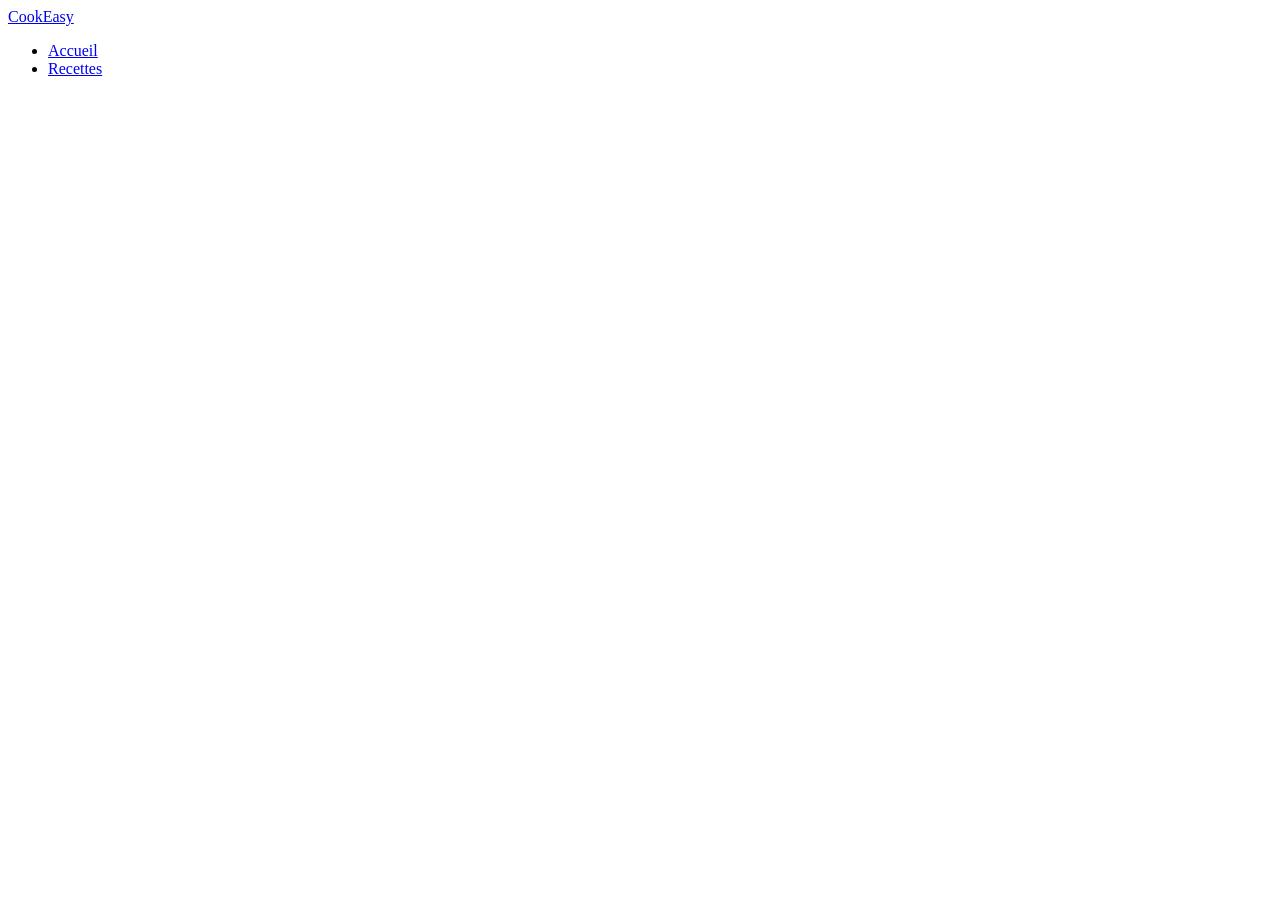
==== index.html @ d1365d0f "feat: réalisation de la structure HTML sémantique de base" ====
<!DOCTYPE html>
<html lang="fr"
<head>
    <meta charset="UTF-8">
    <meta name="viewport" content="width=device-width, initial-scale=1.0">
    <title>CookEasy - Des recettes simples et rapides pour tous les jours</title>
    <link rel="preconnect" href="https://fonts.googleapis.com">
    <link rel="preconnect" href="https://fonts.gstatic.com" crossorigin>
    <link href="https://fonts.googleapis.com/css2?family=Roboto:wght@400;700&display=swap" rel="stylesheet">
    <link rel="stylesheet" href="styles.css">
</head>

<body>

    <header class="site-header">
        <a href="index.html" class="logo"><img/Logo.png" alt="">CookEasy</a>
        <nav aria-label="Navigation principale">
            <ul>
                <li><a href="index.html">Accueil</a></li>
                <li><a href="#recettes.html">Recettes</a></li>
            </ul>
        </nav>
    </header>

    <main>
        <section class="hero">  <!-- étape 3 --> </section>
        <section id="recettes" class="recipes"> <!-- étapes 3-4 --> </section>
        <section class="tip">  <!-- étape 3 --> </section>

    </main>

    <footer class="site footer"> <!-- étape 3 -->  </footer>

    <script type="module" src="js/mains.js"></script>
</body>
</html>
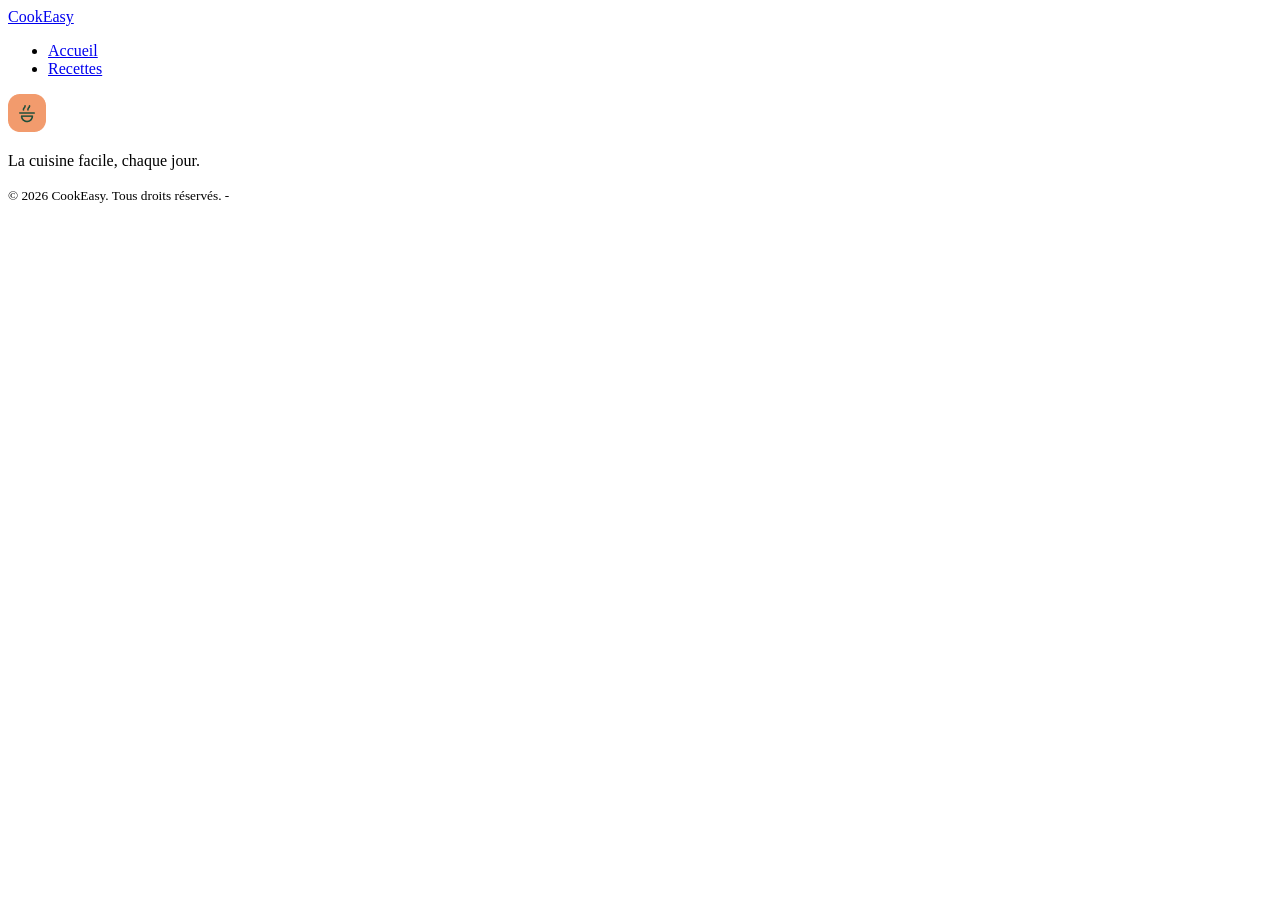
==== commit c96fa0ef: "feat: structuration du main.js et mise en place du footer dans index.html" ====
--- a/index.html
+++ b/index.html
@@ -29,7 +29,11 @@
 
     </main>
 
-    <footer class="site footer"> <!-- étape 3 -->  </footer>
+    <footer class="site footer"> <!-- étape 3 -->
+        <p class="logo"><img src="img/Logo.png" alt="CookEasy"</p>
+        <p>La cuisine facile, chaque jour.</p>
+        <p><small>© 2026 CookEasy. Tous droits réservés. - <a href="#"Mentions légales</a></a></small></p>
+    </footer>
 
     <script type="module" src="js/mains.js"></script>
 </body>
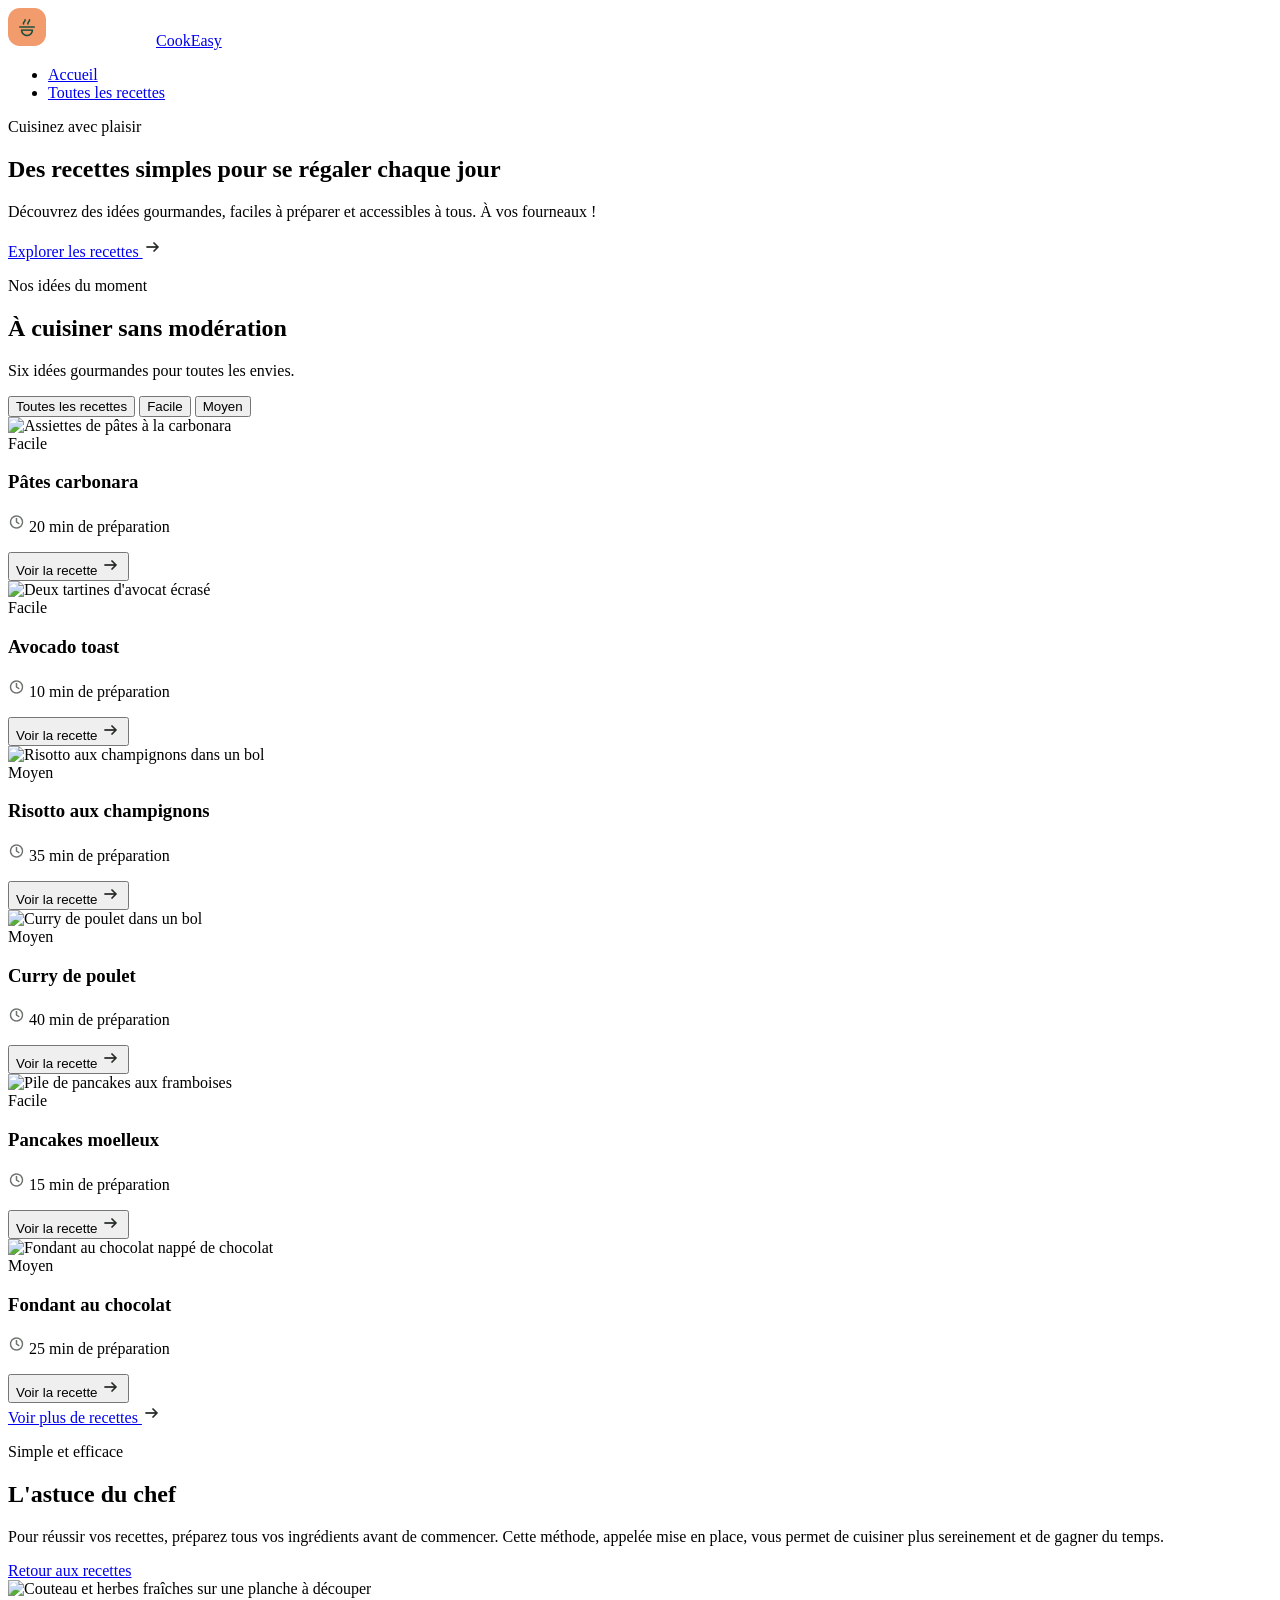
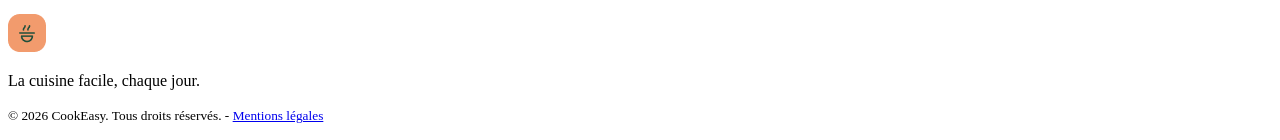
==== commit 00b4ecc3: "feat: contenu des sections et six cartes de recettes" ====
--- a/index.html
+++ b/index.html
@@ -1,40 +1,134 @@
 <!DOCTYPE html>
-<html lang="fr"
+<html lang="fr">
+
 <head>
     <meta charset="UTF-8">
     <meta name="viewport" content="width=device-width, initial-scale=1.0">
     <title>CookEasy - Des recettes simples et rapides pour tous les jours</title>
     <link rel="preconnect" href="https://fonts.googleapis.com">
     <link rel="preconnect" href="https://fonts.gstatic.com" crossorigin>
-    <link href="https://fonts.googleapis.com/css2?family=Roboto:wght@400;700&display=swap" rel="stylesheet">
-    <link rel="stylesheet" href="styles.css">
+    <link href="https://fonts.googleapis.com/css2?family=DM+Sans:wght@400;500;700&display=swap" rel="stylesheet">
+    <link rel="stylesheet" href="css/style.css">
 </head>
 
 <body>
 
     <header class="site-header">
-        <a href="index.html" class="logo"><img/Logo.png" alt="">CookEasy</a>
+        <a href="index.html" class="logo"><img src="img/Logo.png" alt="">CookEasy</a>
         <nav aria-label="Navigation principale">
             <ul>
                 <li><a href="index.html">Accueil</a></li>
-                <li><a href="#recettes.html">Recettes</a></li>
+                <li><a href="#recettes">Toutes les recettes</a></li>
             </ul>
         </nav>
     </header>
 
     <main>
-        <section class="hero">  <!-- étape 3 --> </section>
-        <section id="recettes" class="recipes"> <!-- étapes 3-4 --> </section>
-        <section class="tip">  <!-- étape 3 --> </section>
+        <section class="hero">
+            <p class="eyebrow">Cuisinez avec plaisir</p>
+            <h1>Des recettes simples pour se régaler chaque jour</h1>
+            <p>Découvrez des idées gourmandes, faciles à préparer et accessibles à tous. À vos fourneaux !</p>
+            <a href="#recettes" class="btn btn-accent">Explorer les recettes <img src="img/ArrowIcon.png" alt=""></a>
+        </section>
+
+        <section id="recettes" class="recipes">
+            <p class="eyebrow">Nos idées du moment</p>
+            <h2>À cuisiner sans modération</h2>
+            <p>Six idées gourmandes pour toutes les envies.</p>
+
+            <div class="filters" role="group" aria-label="Filtrer par difficulté">
+                <button type="button" class="filter-btn active" data-filter="all">Toutes les recettes</button>
+                <button type="button" class="filter-btn" data-filter="facile">Facile</button>
+                <button type="button" class="filter-btn" data-filter="moyen">Moyen</button>
+            </div>
+
+            <div class="recipe-list">
+                <article class="recipe-card" data-id="carbonara" data-difficulty="facile">
+                    <img src="img/carbonara.jpg" alt="Assiettes de pâtes à la carbonara">
+                    <div class="recipe-card-body">
+                        <span class="badge badge-facile">Facile</span>
+                        <h3>Pâtes carbonara</h3>
+                        <p class="recipe-time"><img src="img/ClockIcon.png" alt=""> 20 min de préparation</p>
+                        <button type="button" class="recipe-link">Voir la recette <img src="img/ArrowIcon.png"
+                                alt=""></button>
+                    </div>
+                </article>
+
+                <article class="recipe-card" data-id="avocado-toast" data-difficulty="facile">
+                    <img src="img/avocado-toast.jpg" alt="Deux tartines d'avocat écrasé">
+                    <div class="recipe-card-body">
+                        <span class="badge badge-facile">Facile</span>
+                        <h3>Avocado toast</h3>
+                        <p class="recipe-time"><img src="img/ClockIcon.png" alt=""> 10 min de préparation</p>
+                        <button type="button" class="recipe-link">Voir la recette <img src="img/ArrowIcon.png"
+                                alt=""></button>
+                    </div>
+                </article>
+
+                <article class="recipe-card" data-id="risotto" data-difficulty="moyen">
+                    <img src="img/risotto.jpg" alt="Risotto aux champignons dans un bol">
+                    <div class="recipe-card-body">
+                        <span class="badge badge-moyen">Moyen</span>
+                        <h3>Risotto aux champignons</h3>
+                        <p class="recipe-time"><img src="img/ClockIcon.png" alt=""> 35 min de préparation</p>
+                        <button type="button" class="recipe-link">Voir la recette <img src="img/ArrowIcon.png" alt=""></button>
+                    </div>
+                </article>
+
+                <article class="recipe-card" data-id="curry" data-difficulty="moyen">
+                    <img src="img/curry.jpg" alt="Curry de poulet dans un bol">
+                    <div class="recipe-card-body">
+                        <span class="badge badge-moyen">Moyen</span>
+                        <h3>Curry de poulet</h3>
+                        <p class="recipe-time"><img src="img/ClockIcon.png" alt=""> 40 min de préparation</p>
+                        <button type="button" class="recipe-link">Voir la recette <img src="img/ArrowIcon.png" alt=""></button>
+                    </div>
+                </article>
+
+                <article class="recipe-card" data-id="pancakes" data-difficulty="facile">
+                    <img src="img/pancakes.jpg" alt="Pile de pancakes aux framboises">
+                    <div class="recipe-card-body">
+                        <span class="badge badge-facile">Facile</span>
+                        <h3>Pancakes moelleux</h3>
+                        <p class="recipe-time"><img src="img/ClockIcon.png" alt=""> 15 min de préparation</p>
+                        <button type="button" class="recipe-link">Voir la recette <img src="img/ArrowIcon.png" alt=""></button>
+                    </div>
+                </article>
+
+                <article class="recipe-card" data-id="fondant" data-difficulty="moyen">
+                    <img src="img/fondant.jpg" alt="Fondant au chocolat nappé de chocolat">
+                    <div class="recipe-card-body">
+                        <span class="badge badge-moyen">Moyen</span>
+                        <h3>Fondant au chocolat</h3>
+                        <p class="recipe-time"><img src="img/ClockIcon.png" alt=""> 25 min de préparation</p>
+                        <button type="button" class="recipe-link">Voir la recette <img src="img/ArrowIcon.png" alt=""></button>
+                    </div>
+                </article>
+                </div>
+
+                <a href="#recettes" class="btn btn-accent">Voir plus de recettes <img src="img/ArrowIcon.png" alt=""></a>
+        </section>
+        
+        <section class="tip">
+            <div class="tip-text">
+                <p class="eyebrow">Simple et efficace</p>
+                <h2>L'astuce du chef</h2>
+                <p>Pour réussir vos recettes, préparez tous vos ingrédients avant de commencer. Cette méthode, appelée
+                    mise en place, vous permet de cuisiner plus sereinement et de gagner du temps.</p>
+                <a href="#recettes">Retour aux recettes</a>
+            </div>
+            <img src="img/astuce.jpg" alt="Couteau et herbes fraîches sur une planche à découper">
+        </section>
 
     </main>
 
-    <footer class="site footer"> <!-- étape 3 -->
-        <p class="logo"><img src="img/Logo.png" alt="CookEasy"</p>
+    <footer class="site-footer">
+        <p class="logo"><img src="img/Logo.png" alt="CookEasy"></p>
         <p>La cuisine facile, chaque jour.</p>
-        <p><small>© 2026 CookEasy. Tous droits réservés. - <a href="#"Mentions légales</a></a></small></p>
+        <p><small>© 2026 CookEasy. Tous droits réservés. - <a href="#">Mentions légales</a></small></p>
     </footer>
 
-    <script type="module" src="js/mains.js"></script>
+    <script type="module" src="js/main.js"></script>
 </body>
+
 </html>
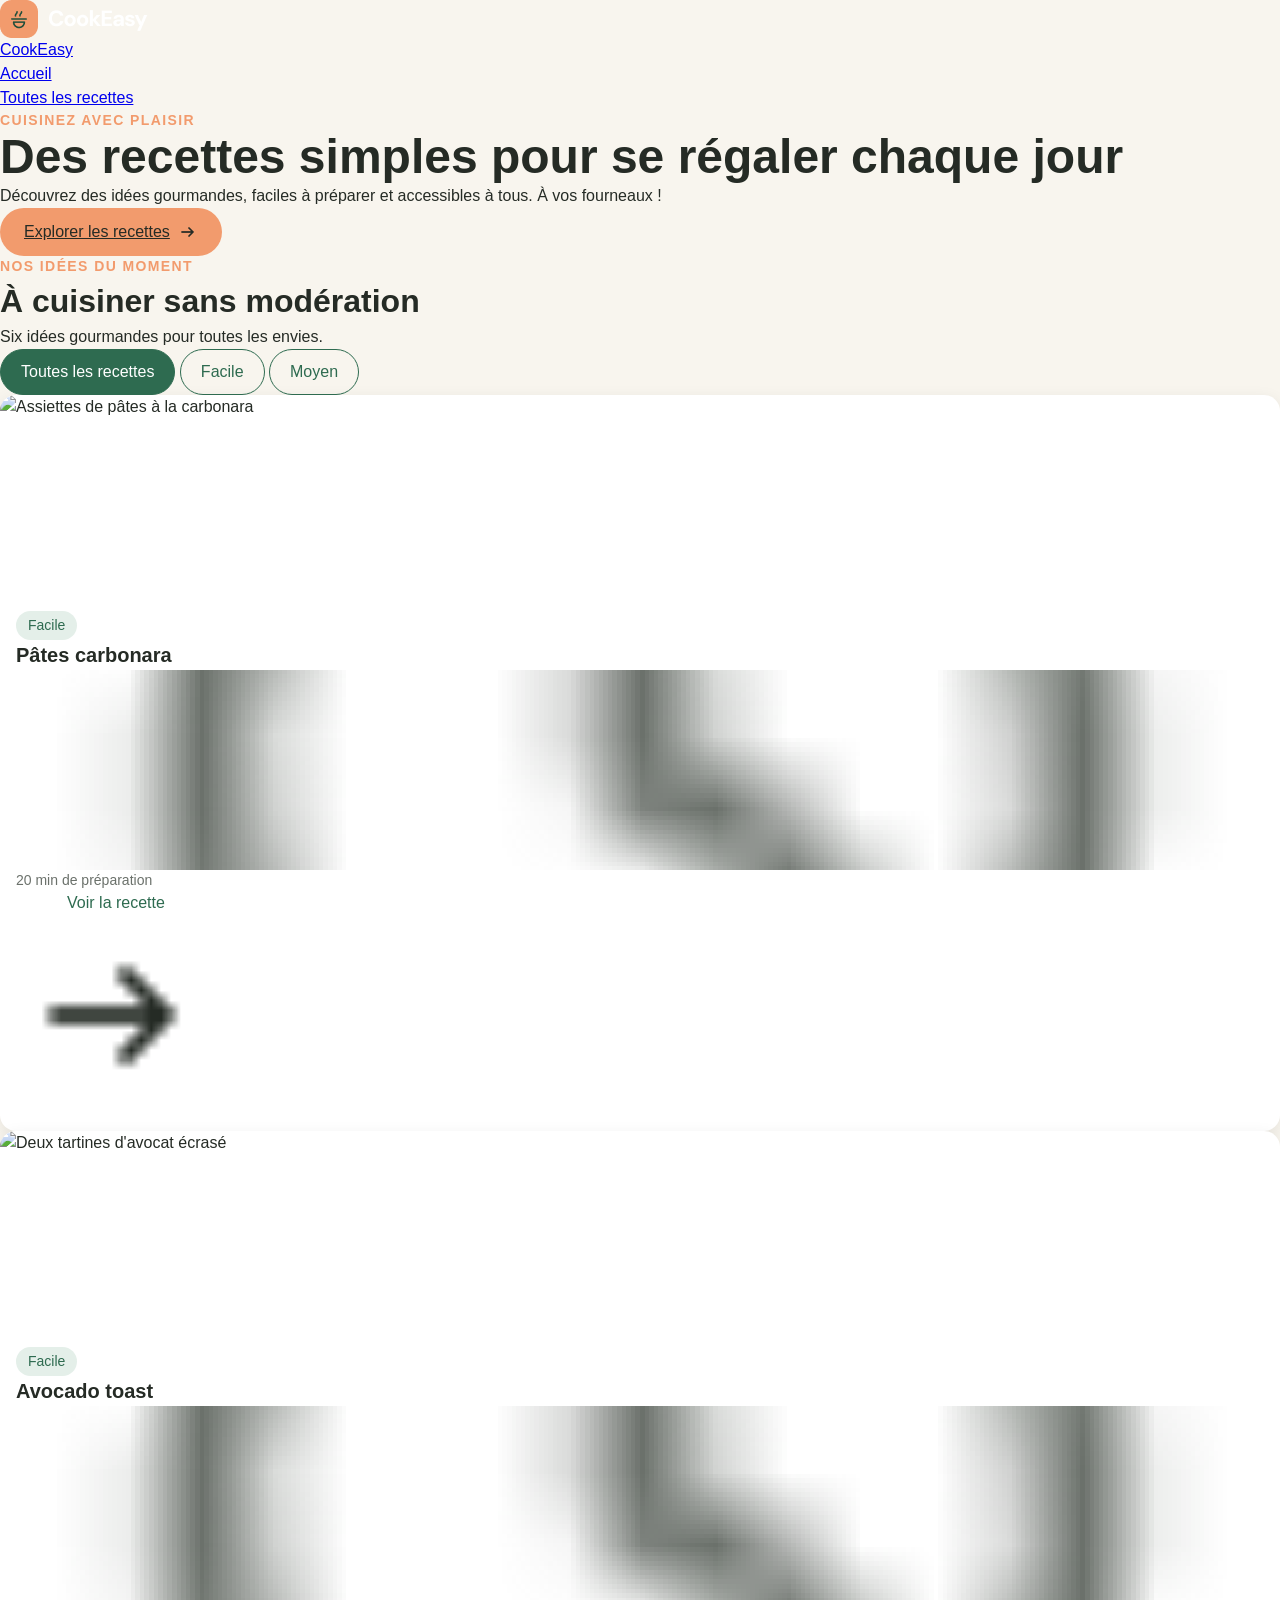
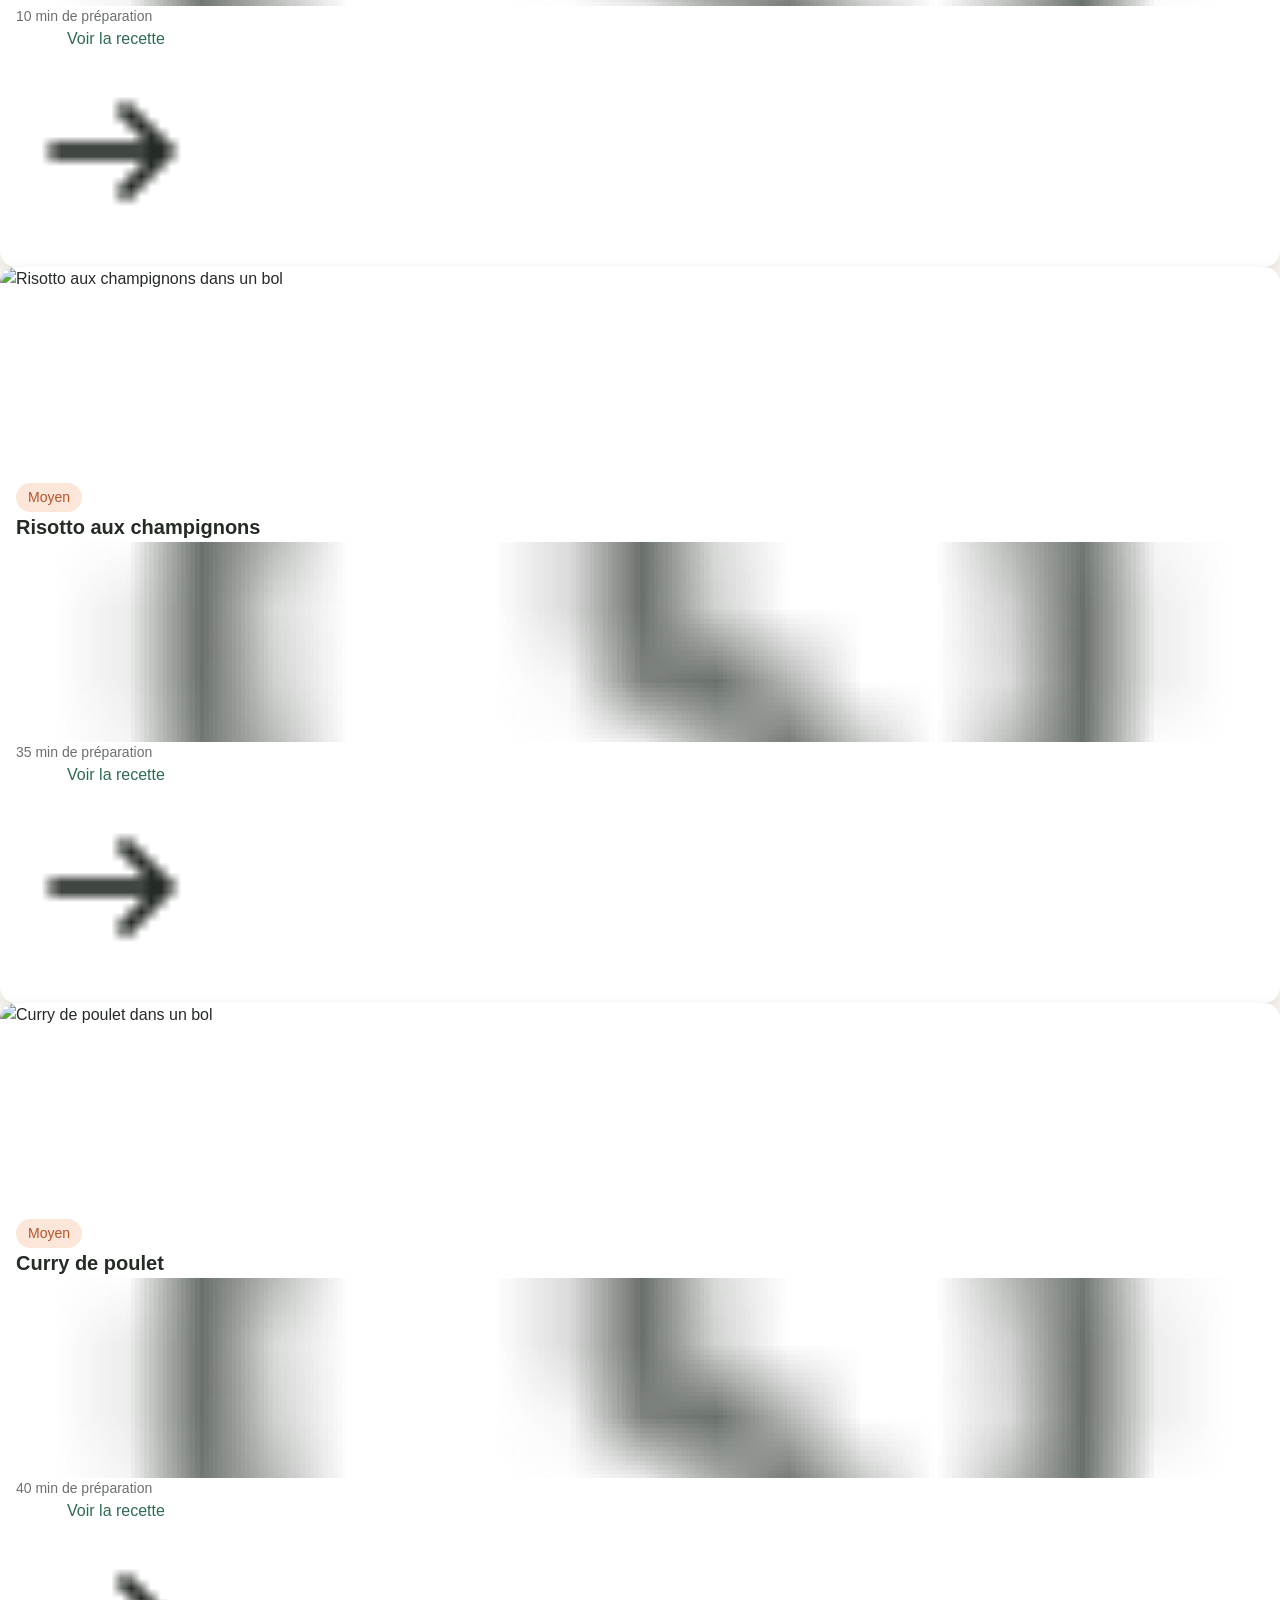
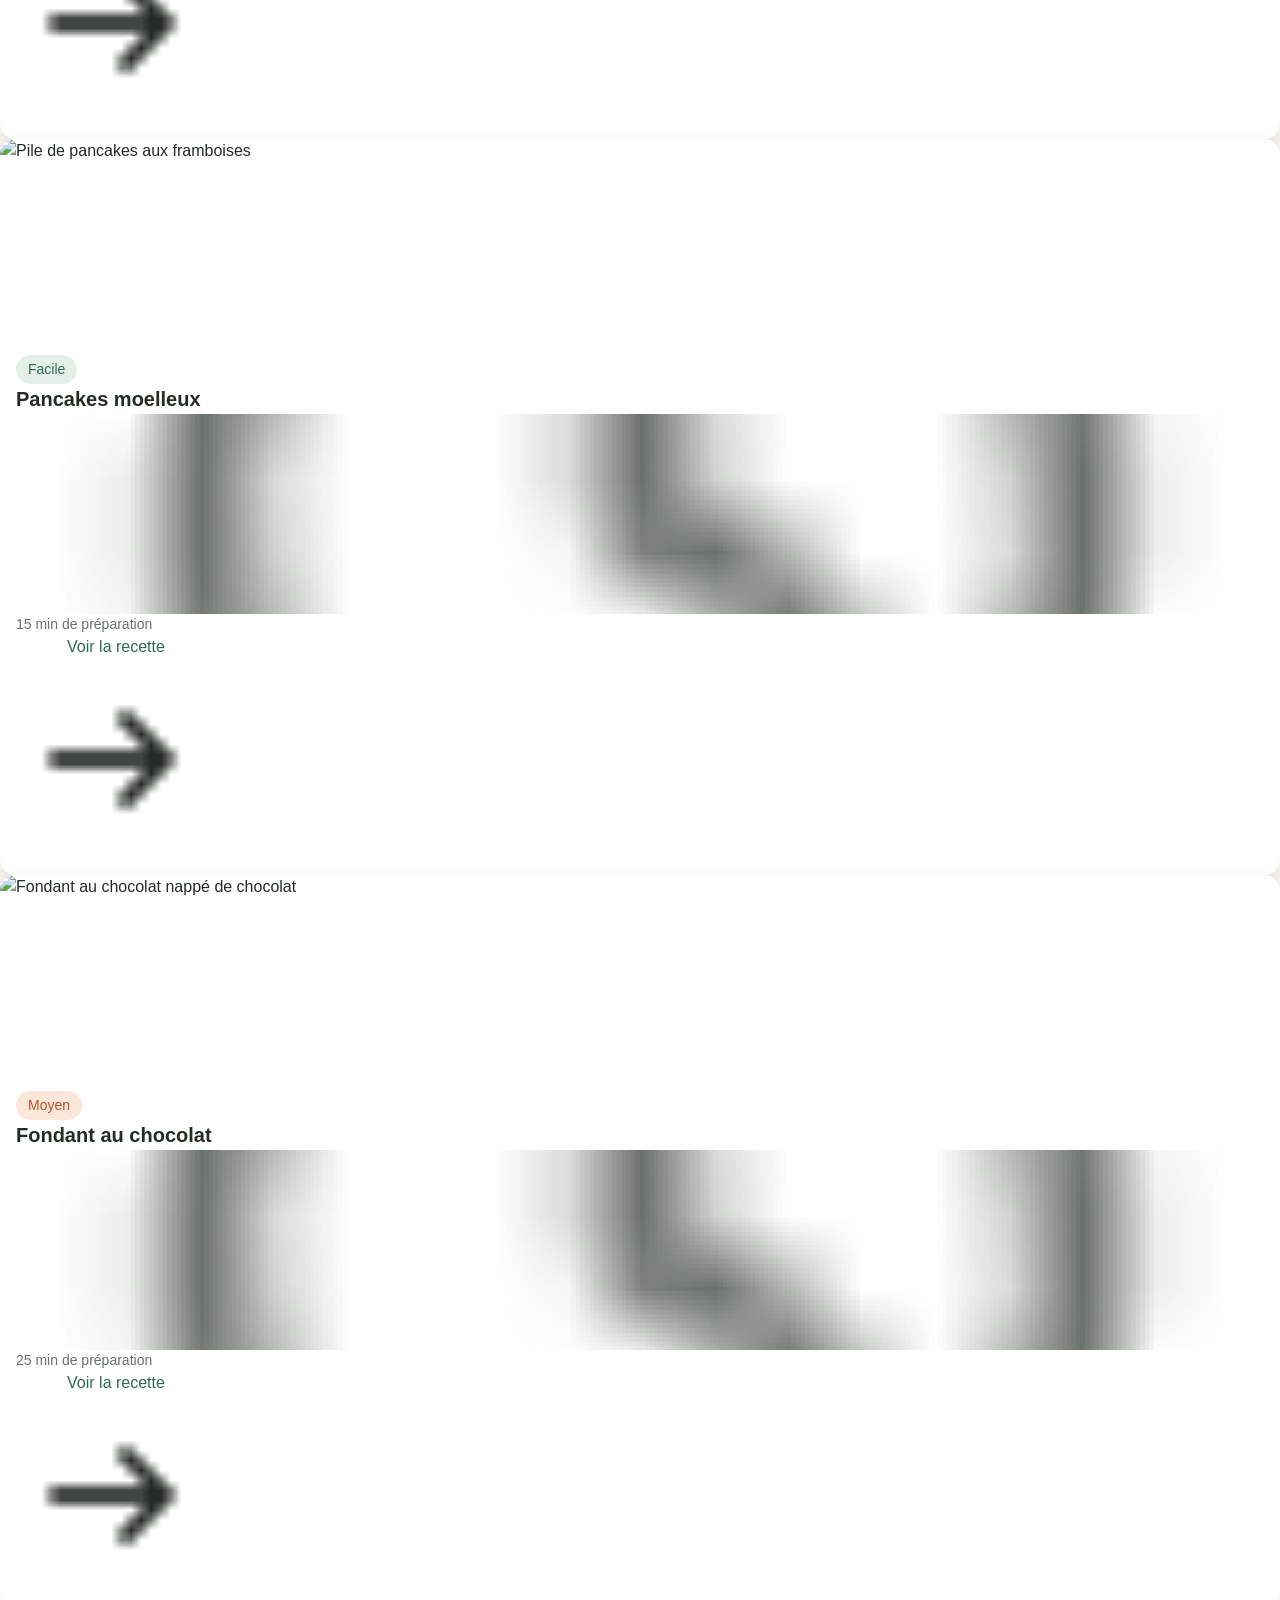
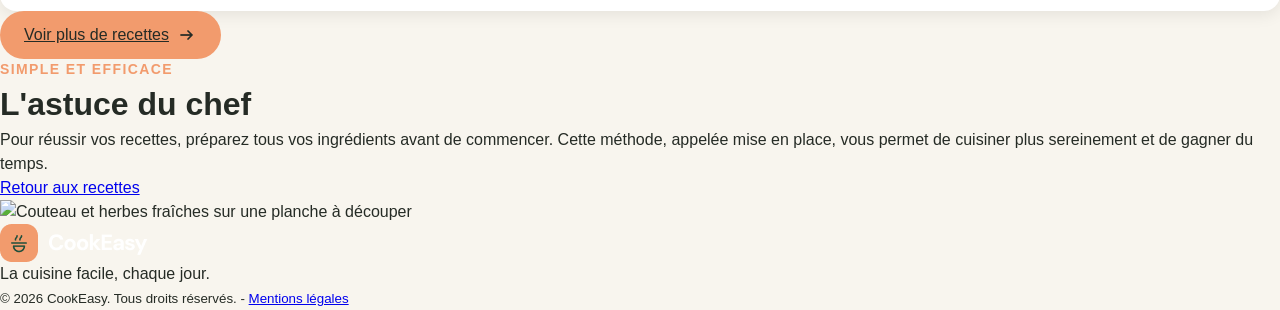
==== commit 84bdc84f: "Fichier CSS, typographie, boutons et cartes" ====
--- a/index.html
+++ b/index.html
@@ -71,7 +71,8 @@
                         <span class="badge badge-moyen">Moyen</span>
                         <h3>Risotto aux champignons</h3>
                         <p class="recipe-time"><img src="img/ClockIcon.png" alt=""> 35 min de préparation</p>
-                        <button type="button" class="recipe-link">Voir la recette <img src="img/ArrowIcon.png" alt=""></button>
+                        <button type="button" class="recipe-link">Voir la recette <img src="img/ArrowIcon.png"
+                                alt=""></button>
                     </div>
                 </article>
 
@@ -81,7 +82,8 @@
                         <span class="badge badge-moyen">Moyen</span>
                         <h3>Curry de poulet</h3>
                         <p class="recipe-time"><img src="img/ClockIcon.png" alt=""> 40 min de préparation</p>
-                        <button type="button" class="recipe-link">Voir la recette <img src="img/ArrowIcon.png" alt=""></button>
+                        <button type="button" class="recipe-link">Voir la recette <img src="img/ArrowIcon.png"
+                                alt=""></button>
                     </div>
                 </article>
 
@@ -91,7 +93,8 @@
                         <span class="badge badge-facile">Facile</span>
                         <h3>Pancakes moelleux</h3>
                         <p class="recipe-time"><img src="img/ClockIcon.png" alt=""> 15 min de préparation</p>
-                        <button type="button" class="recipe-link">Voir la recette <img src="img/ArrowIcon.png" alt=""></button>
+                        <button type="button" class="recipe-link">Voir la recette <img src="img/ArrowIcon.png"
+                                alt=""></button>
                     </div>
                 </article>
 
@@ -101,14 +104,15 @@
                         <span class="badge badge-moyen">Moyen</span>
                         <h3>Fondant au chocolat</h3>
                         <p class="recipe-time"><img src="img/ClockIcon.png" alt=""> 25 min de préparation</p>
-                        <button type="button" class="recipe-link">Voir la recette <img src="img/ArrowIcon.png" alt=""></button>
+                        <button type="button" class="recipe-link">Voir la recette <img src="img/ArrowIcon.png"
+                                alt=""></button>
                     </div>
                 </article>
-                </div>
+            </div>
 
-                <a href="#recettes" class="btn btn-accent">Voir plus de recettes <img src="img/ArrowIcon.png" alt=""></a>
+            <a href="#recettes" class="btn btn-accent">Voir plus de recettes <img src="img/ArrowIcon.png" alt=""></a>
         </section>
-        
+
         <section class="tip">
             <div class="tip-text">
                 <p class="eyebrow">Simple et efficace</p>
--- a/css/style.css
+++ b/css/style.css
@@ -0,0 +1,131 @@
+/* ===== Variables ===== */
+:root {
+    --green: #2E6B50;
+    --cream: #F8F5EE;
+    --accent: #F29B6D;
+    --text: #252B25;
+    --text-muted: #6B716B;
+    --white: #FFFFFF;
+    --radius: 16px;
+    --shadow: 0px 4px 16px rgba(0, 0, 0, 0.08);
+    --max-width: 1200px;
+}
+
+/* ===== Global Styles ===== */
+* {
+    box-sizing: border-box;
+    margin: 0;
+    padding: 0;
+}
+
+body {
+    font-family: "DM Sans", sans-serif;
+    font-size: 16px;
+    font-weight: 400;
+    line-height: 1.5;
+    color: var(--text);
+    background-color: var(--cream);
+}
+
+img {
+    max-width: 100%;
+    display: block;
+}
+
+ul {
+    list-style: none;
+}
+
+h1 { font-size: 48px; font-weight: 700; line-height: 1.1; }
+h2 { font-size: 32px; font-weight: 700; }
+h3 { font-size: 20px; font-weight: 700; }
+
+.eyebrow {
+    font-size: 14px;
+    font-weight: 700;
+    text-transform: uppercase;
+    letter-spacing: 0.1em;
+    color: var(--accent);
+}
+
+/* ===== Buttons ===== */
+.btn {
+    display: inline-flex;
+    align-items: center;
+    gap: 8px;
+    padding: 12px 24px;
+    border-radius: 999px;
+    font-weight: 500;
+    border: none;
+    cursor: pointer;
+    transition: transform 0.2s, background-color 0.2s;
+}
+
+.btn-accent {
+    background-color: var(--accent);
+    color: var(--text);
+}
+
+.btn-accent:hover {
+    transform: translateY(-2px);
+}
+
+.filter-btn {
+    padding: 10px 20px;
+    border-radius: 999px;
+    border: 1px solid var(--green);
+    background-color: transparent;
+    color: var(--green);
+    font: inherit;
+    cursor: pointer;
+    transition: background-color 0.2s, color 0.2s;
+}
+
+.filter-btn.active,
+.filter-btn:hover {
+    background-color: var(--green);
+    color: var(--white);
+}
+
+/* ===== Cards ===== */
+.recipe-card {
+    background-color: var(--white);
+    border-radius: var(--radius);
+    box-shadow: var(--shadow);
+    overflow: hidden;
+}
+
+.recipe-card img:first-child {
+    width: 100%;
+    height: 200px;
+    object-fit: cover;
+}
+
+.recipe-card-body {
+    padding: 16px;
+}
+
+.badge {
+    display: inline-block;
+    padding: 4px 12px;
+    border-radius: 999px;
+    font-size: 14px;
+    font-weight: 500;
+}
+
+.badge-facile { background: #E4EFE9; color: var(--green);}
+.badge-moyen { background: #FCE6DA; color: #B5532A;}
+
+.recipe-time {
+    font-size: 14px;
+    color: var(--text-muted);
+}
+
+.recipe-link {
+    background: none;
+    border: none;
+    font: inherit;
+    font-weight: 500;
+    color: var(--green);
+    cursor: pointer;
+}
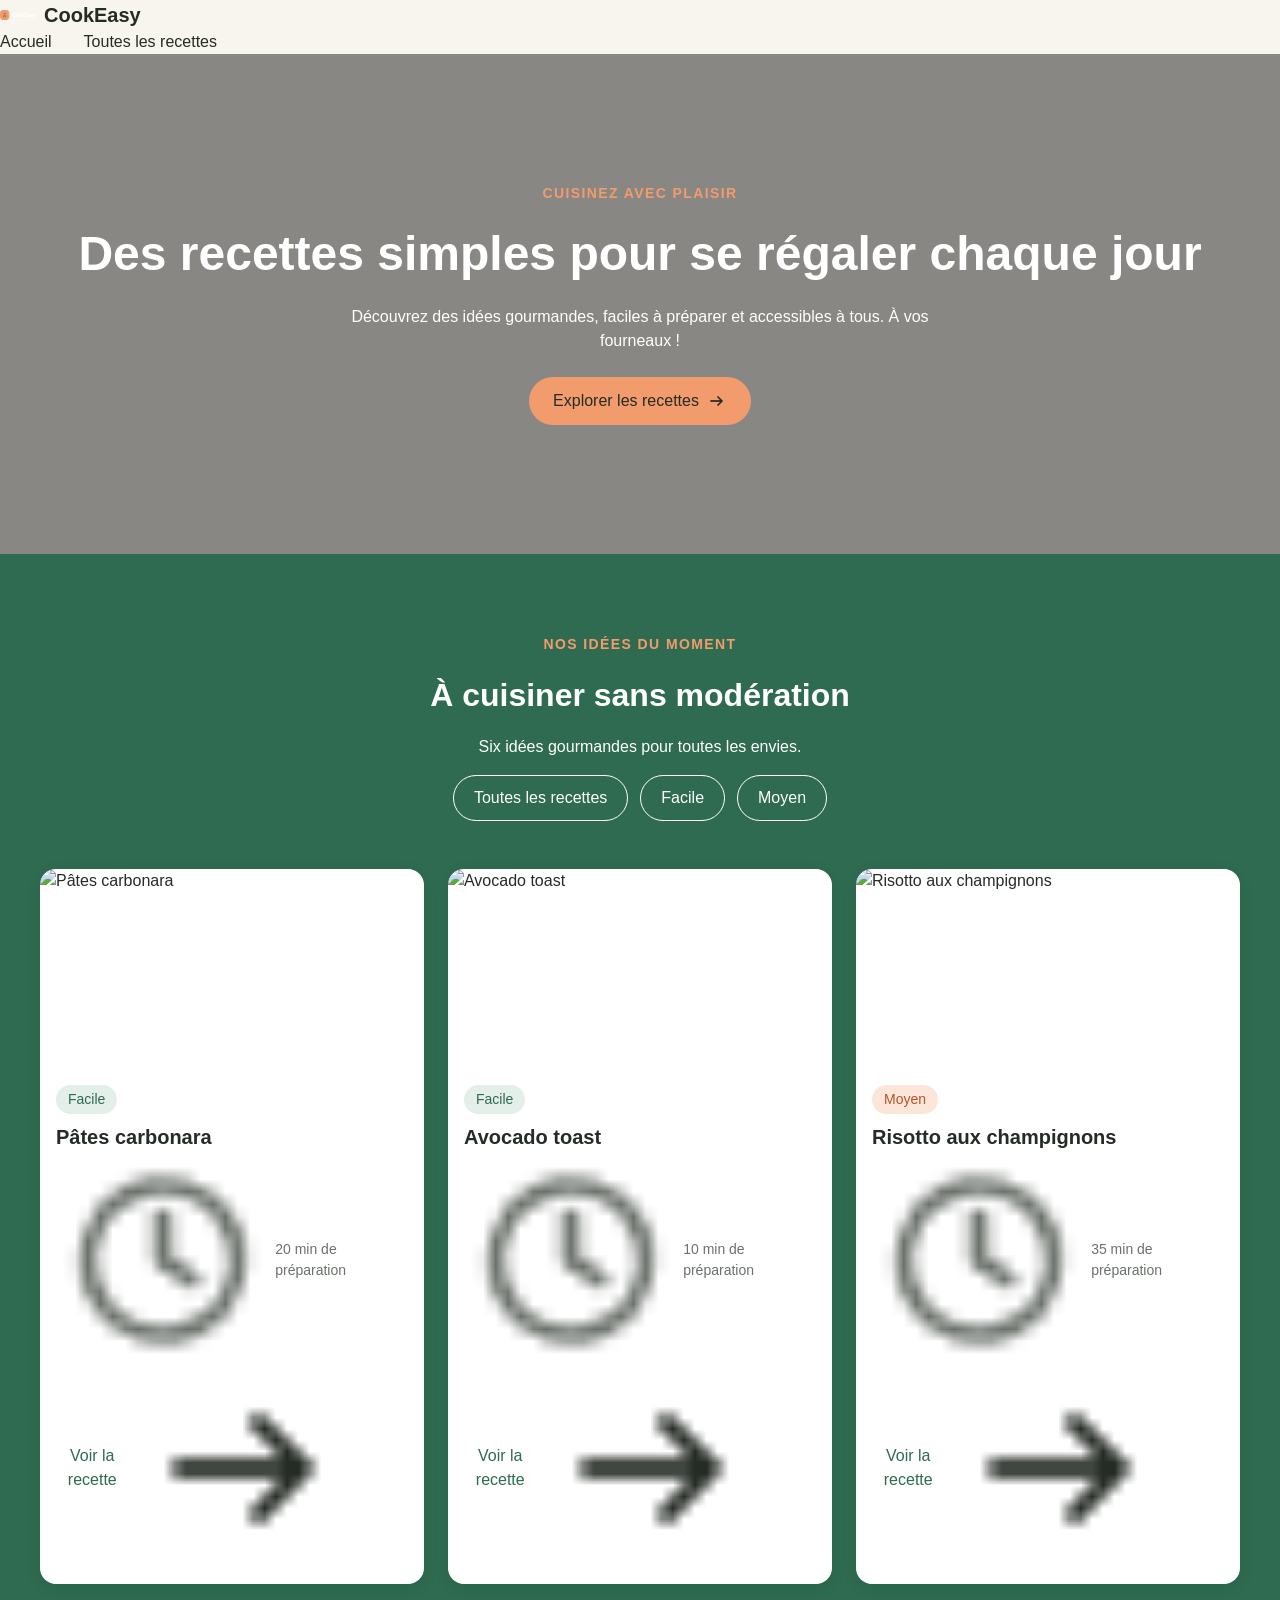
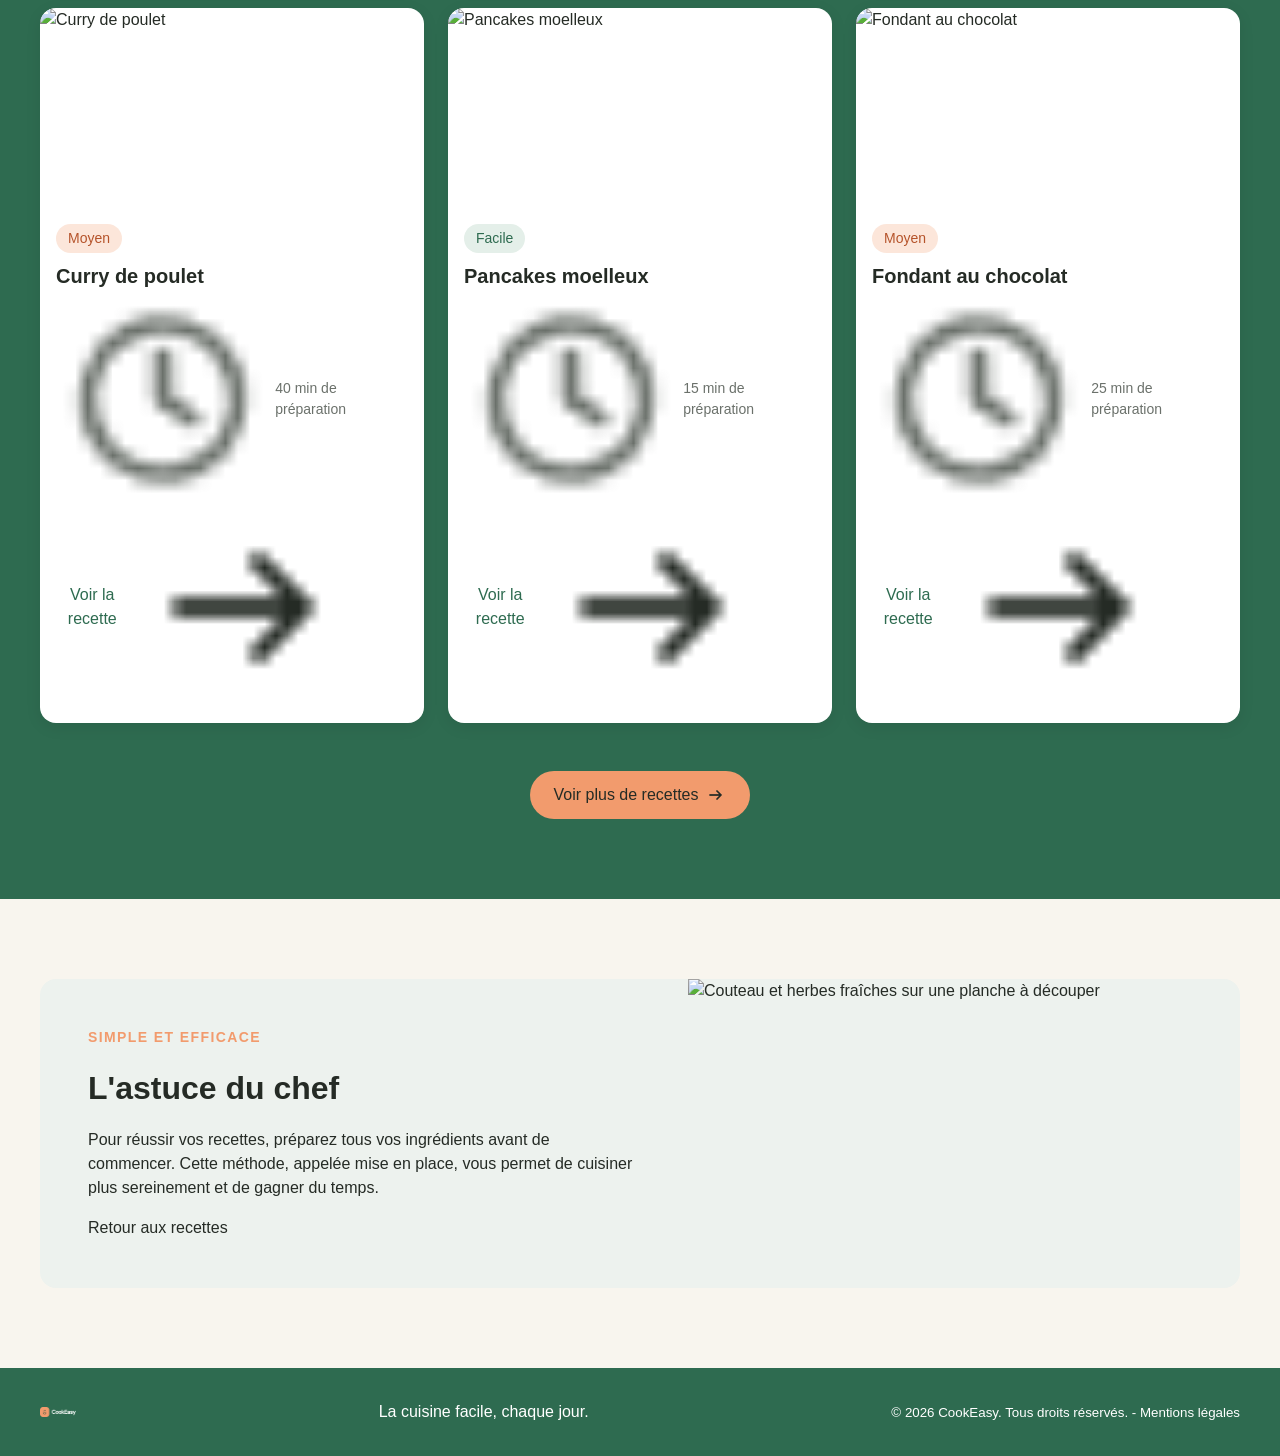
==== commit a36885bf: "feat:affichage dynamique et filter difficulty" ====
--- a/index.html
+++ b/index.html
@@ -42,73 +42,7 @@
                 <button type="button" class="filter-btn" data-filter="moyen">Moyen</button>
             </div>
 
-            <div class="recipe-list">
-                <article class="recipe-card" data-id="carbonara" data-difficulty="facile">
-                    <img src="img/carbonara.jpg" alt="Assiettes de pâtes à la carbonara">
-                    <div class="recipe-card-body">
-                        <span class="badge badge-facile">Facile</span>
-                        <h3>Pâtes carbonara</h3>
-                        <p class="recipe-time"><img src="img/ClockIcon.png" alt=""> 20 min de préparation</p>
-                        <button type="button" class="recipe-link">Voir la recette <img src="img/ArrowIcon.png"
-                                alt=""></button>
-                    </div>
-                </article>
-
-                <article class="recipe-card" data-id="avocado-toast" data-difficulty="facile">
-                    <img src="img/avocado-toast.jpg" alt="Deux tartines d'avocat écrasé">
-                    <div class="recipe-card-body">
-                        <span class="badge badge-facile">Facile</span>
-                        <h3>Avocado toast</h3>
-                        <p class="recipe-time"><img src="img/ClockIcon.png" alt=""> 10 min de préparation</p>
-                        <button type="button" class="recipe-link">Voir la recette <img src="img/ArrowIcon.png"
-                                alt=""></button>
-                    </div>
-                </article>
-
-                <article class="recipe-card" data-id="risotto" data-difficulty="moyen">
-                    <img src="img/risotto.jpg" alt="Risotto aux champignons dans un bol">
-                    <div class="recipe-card-body">
-                        <span class="badge badge-moyen">Moyen</span>
-                        <h3>Risotto aux champignons</h3>
-                        <p class="recipe-time"><img src="img/ClockIcon.png" alt=""> 35 min de préparation</p>
-                        <button type="button" class="recipe-link">Voir la recette <img src="img/ArrowIcon.png"
-                                alt=""></button>
-                    </div>
-                </article>
-
-                <article class="recipe-card" data-id="curry" data-difficulty="moyen">
-                    <img src="img/curry.jpg" alt="Curry de poulet dans un bol">
-                    <div class="recipe-card-body">
-                        <span class="badge badge-moyen">Moyen</span>
-                        <h3>Curry de poulet</h3>
-                        <p class="recipe-time"><img src="img/ClockIcon.png" alt=""> 40 min de préparation</p>
-                        <button type="button" class="recipe-link">Voir la recette <img src="img/ArrowIcon.png"
-                                alt=""></button>
-                    </div>
-                </article>
-
-                <article class="recipe-card" data-id="pancakes" data-difficulty="facile">
-                    <img src="img/pancakes.jpg" alt="Pile de pancakes aux framboises">
-                    <div class="recipe-card-body">
-                        <span class="badge badge-facile">Facile</span>
-                        <h3>Pancakes moelleux</h3>
-                        <p class="recipe-time"><img src="img/ClockIcon.png" alt=""> 15 min de préparation</p>
-                        <button type="button" class="recipe-link">Voir la recette <img src="img/ArrowIcon.png"
-                                alt=""></button>
-                    </div>
-                </article>
-
-                <article class="recipe-card" data-id="fondant" data-difficulty="moyen">
-                    <img src="img/fondant.jpg" alt="Fondant au chocolat nappé de chocolat">
-                    <div class="recipe-card-body">
-                        <span class="badge badge-moyen">Moyen</span>
-                        <h3>Fondant au chocolat</h3>
-                        <p class="recipe-time"><img src="img/ClockIcon.png" alt=""> 25 min de préparation</p>
-                        <button type="button" class="recipe-link">Voir la recette <img src="img/ArrowIcon.png"
-                                alt=""></button>
-                    </div>
-                </article>
-            </div>
+            <div class="recipe-list"></div> 
 
             <a href="#recettes" class="btn btn-accent">Voir plus de recettes <img src="img/ArrowIcon.png" alt=""></a>
         </section>
--- a/css/style.css
+++ b/css/style.css
@@ -32,6 +32,11 @@
     display: block;
 }
 
+a {
+    color: inherit;
+    text-decoration: none;
+}
+
 ul {
     list-style: none;
 }
@@ -77,6 +82,7 @@
     background-color: transparent;
     color: var(--green);
     font: inherit;
+    font-weight: 500;
     cursor: pointer;
     transition: background-color 0.2s, color 0.2s;
 }
@@ -128,4 +134,210 @@
     font-weight: 500;
     color: var(--green);
     cursor: pointer;
-}+}
+
+/* ===== Flexbox Utilities ===== */
+
+/* En-tête */
+.site-footer {
+    display: flex;
+    justify-content: space-between;
+    align-items: center;
+    padding: 16px max(24px, calc((100% - var(--max-width)) / 2));
+    background-color: var(--green);
+    color: var(--white);
+}
+
+.logo {
+    display: flex;
+    align-items: center;
+    gap: 8px;
+    font-size: 20px;
+    font-weight: 700;
+}
+
+.logo img {
+    width: 36px;
+}
+
+.site-header nav ul {
+    display: flex;
+    align-items: center;
+    gap: 32px;
+}
+
+/* Hero */
+.hero {
+    display: flex;
+    flex-direction: column;
+    align-items: center;
+    justify-content: center;
+    gap: 24px;
+    min-height: 500px;
+    padding: 64px 24px;
+    text-align: center;
+    color: var(--white);
+    background: linear-gradient(rgba(0, 0, 0, 0.45), rgba(0, 0, 0, 0.45)), url("../img/hero.jpg") center/cover;
+}
+
+.hero p:not(.eyebrow) {
+    max-width: 600px;
+}
+
+/* Section recettes */
+.recipes {
+    display: flex;
+    flex-direction: column;
+    align-items: center;
+    gap: 16px;
+    padding: 80px 24px;
+    text-align: center;
+    background-color: var(--green);
+    color: var(--white);
+}
+
+.filters {
+    display: flex;
+    flex-wrap: wrap;
+    justify-content: center;
+    gap: 12px;
+}
+
+.recipes .filter-btn {
+    color: var(--white);
+    border-color: var(--white);
+}
+
+.recipe-list {
+    display: flex;
+    flex-wrap: wrap;
+    gap: 24px;
+    width: 100%;
+    max-width: var(--max-width);
+    margin: 32px 0;
+}
+
+.recipe-card {
+    flex: 0 0 calc((100% - 48px) / 3);
+    text-align: left;
+    color: var(--text);
+}
+
+.recipe-card-body {
+    display: flex;
+    flex-direction: column;
+    align-items: flex-start;
+    gap: 8px;
+}
+
+.recipe-time,
+.recipe-link {
+    display: flex;
+    align-items: center;
+    gap: 6px;
+}
+
+/* Astuce du chef */
+.tip {
+    display: flex;
+    max-width: var(--max-width);
+    margin: 80px auto;
+    border-radius: var(--radius);
+    overflow: hidden;
+    background-color: #EDF2EE;
+}
+
+.tip-text {
+    flex: 1;
+    display: flex;
+    flex-direction: column;
+    justify-content: center;
+    align-items: flex-start;
+    gap: 16px;
+    padding: 48px;
+}
+
+.tip >img {
+    flex: 1;
+    object-fit: cover;
+}
+
+/* ===== Footer ===== */
+.site-footer {
+    display: flex;
+    flex-wrap: wrap;
+    justify-content: space-between;
+    align-items: center;
+    gap: 16px;
+    padding: 32px max(24px, calc((100% - var(--max-width)) / 2));
+    background-color: var(--green);
+    color: var(--white);
+}
+
+/* ===== Responsive Styles ===== */
+
+/* Tablet */
+@media (max-width: 1023px) {
+    .recipe-card {
+        flex: 0 0 calc((100% - 24px) / 2);
+    }
+
+    h1 {
+        font-size: 40px;
+    }
+
+    .tip-text {
+        padding: 32px;
+    }
+}
+
+/* Mobile */
+@media (max-width: 767px) {
+    .recipe-card {
+        flex: 0 0 100%;
+    }
+
+    h1 {
+        font-size: 32px;
+    }
+
+    h2 {
+        font-size: 28px;
+    }
+
+    .site-header {
+        flex-direction: column;
+        gap: 16px;
+    }
+
+    .site-header nav ul {
+        flex-wrap: wrap;
+        justify-content: center;
+        gap: 16px;
+    }
+
+    .hero {
+        min-height: 400px;
+        padding: 48px 16px;
+    }
+
+    .recipes {
+        padding: 48px 16px;
+    }
+
+    .tip {
+        flex-direction: column;
+        margin: 48px 16px;
+    }
+
+    .tip > img {
+        height: 220px;
+    }
+
+    .site-footer {
+        flex-direction: column;
+        text-align: center;
+    }
+}
+
+
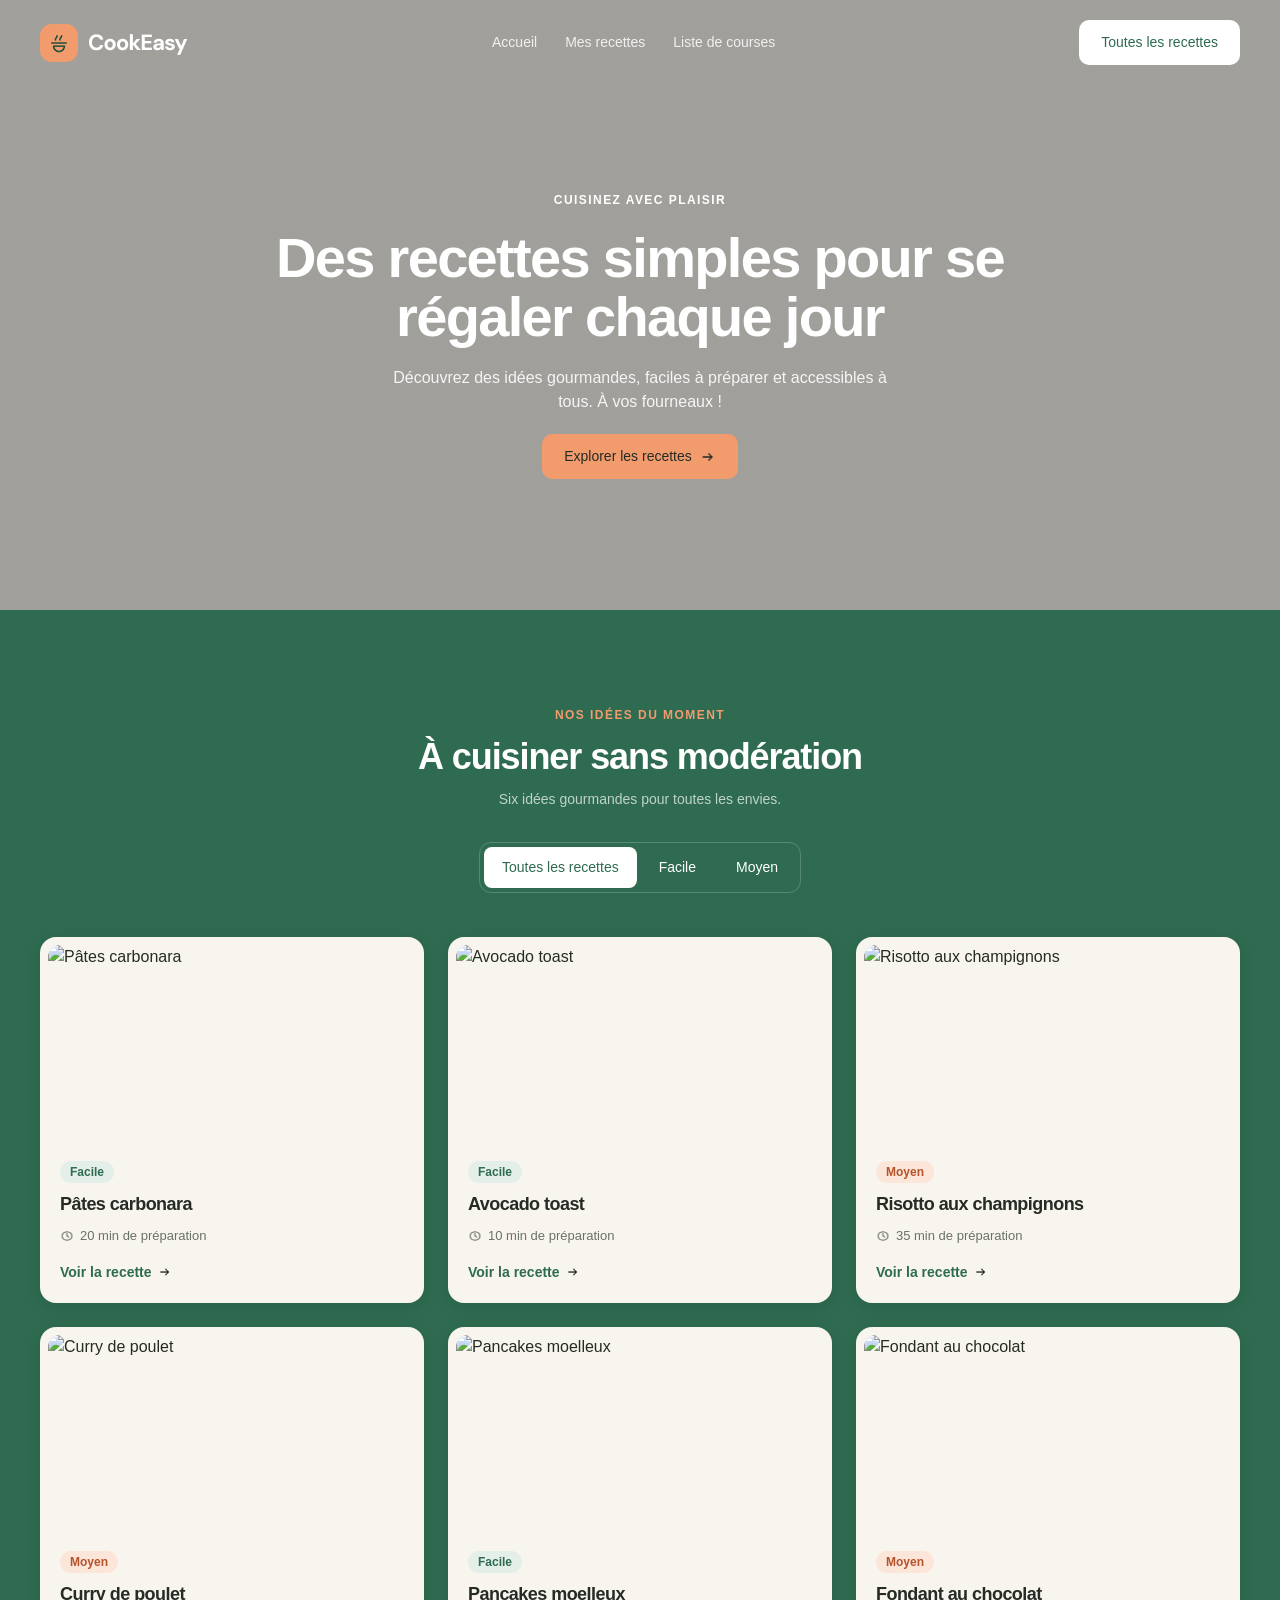
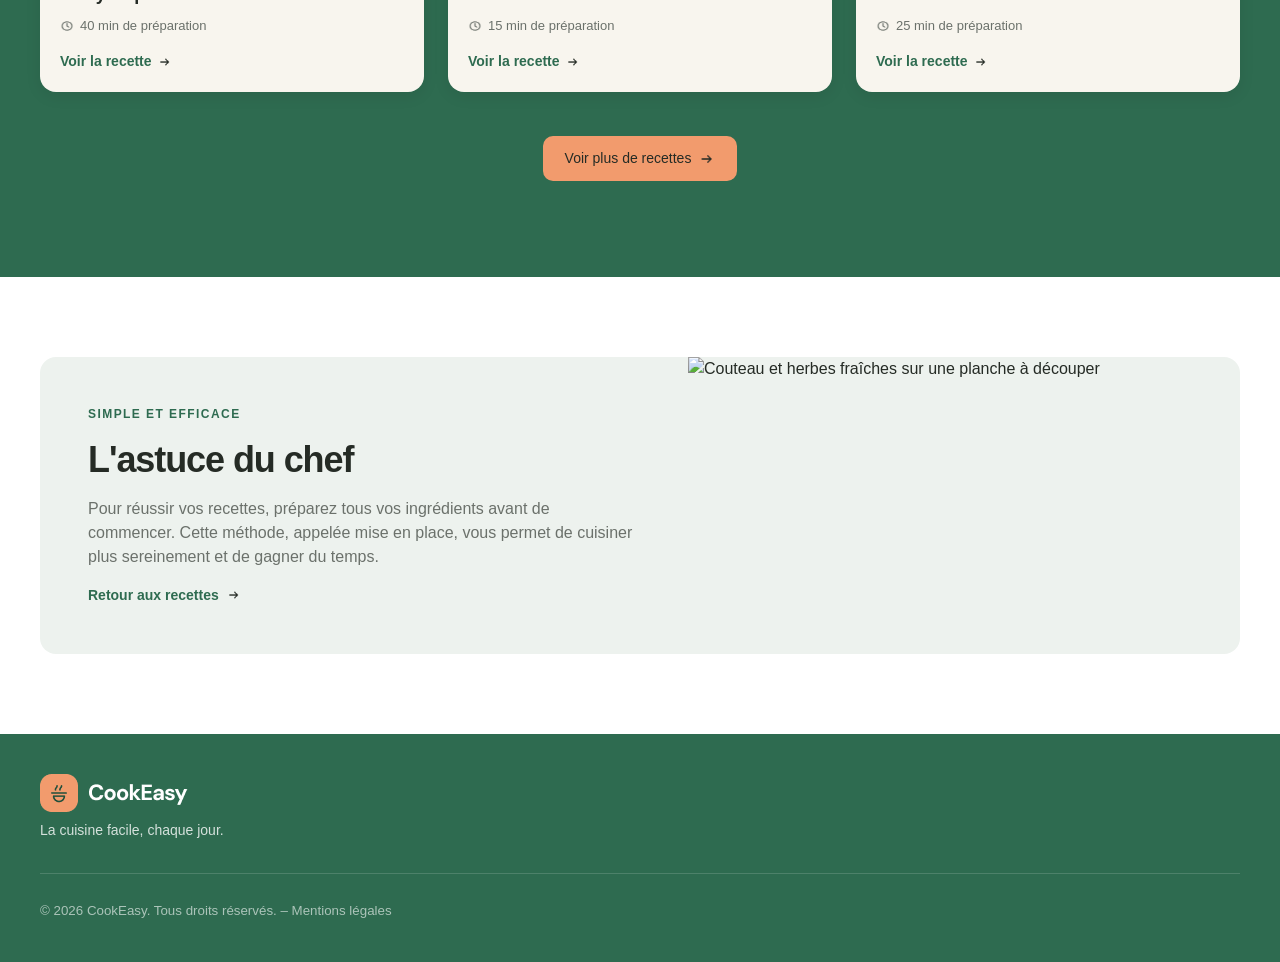
==== commit d32b192d: "style: refonte de la mise en page d'après la maquette (header overlay, filtres, cartes, astuce, foot" ====
--- a/index.html
+++ b/index.html
@@ -13,15 +13,18 @@
 
 <body>
 
-    <header class="site-header">
-        <a href="index.html" class="logo"><img src="img/Logo.png" alt="">CookEasy</a>
+    <header class="site-header site-header--overlay">
+        <a href="index.html" class="logo"><img src="img/Logo.png" alt="CookEasy"></a>
         <nav aria-label="Navigation principale">
             <ul>
                 <li><a href="index.html">Accueil</a></li>
-                <li><a href="#recettes">Toutes les recettes</a></li>
+                <li><a href="mes-recettes.html">Mes recettes</a></li>
+                <li><a href="liste-de-courses.html">Liste de courses</a></li>
             </ul>
         </nav>
+        <a href="#recettes" class="btn btn-light">Toutes les recettes</a>
     </header>
+
 
     <main>
         <section class="hero">
@@ -42,29 +45,54 @@
                 <button type="button" class="filter-btn" data-filter="moyen">Moyen</button>
             </div>
 
-            <div class="recipe-list"></div> 
+            <div class="recipe-list"></div>
 
             <a href="#recettes" class="btn btn-accent">Voir plus de recettes <img src="img/ArrowIcon.png" alt=""></a>
         </section>
 
         <section class="tip">
-            <div class="tip-text">
-                <p class="eyebrow">Simple et efficace</p>
-                <h2>L'astuce du chef</h2>
-                <p>Pour réussir vos recettes, préparez tous vos ingrédients avant de commencer. Cette méthode, appelée
-                    mise en place, vous permet de cuisiner plus sereinement et de gagner du temps.</p>
-                <a href="#recettes">Retour aux recettes</a>
+            <div class="tip-inner">
+                <div class="tip-text">
+                    <p class="eyebrow">Simple et efficace</p>
+                    <h2>L'astuce du chef</h2>
+                    <p>Pour réussir vos recettes, préparez tous vos ingrédients avant de commencer. Cette méthode,
+                        appelée
+                        mise en place, vous permet de cuisiner plus sereinement et de gagner du temps.</p>
+                    <a href="#recettes">Retour aux recettes <img src="img/ArrowIcon.png" alt=""></a>
+                </div>
+                <img src="img/astuce.jpg" alt="Couteau et herbes fraîches sur une planche à découper">
             </div>
-            <img src="img/astuce.jpg" alt="Couteau et herbes fraîches sur une planche à découper">
         </section>
 
     </main>
 
     <footer class="site-footer">
-        <p class="logo"><img src="img/Logo.png" alt="CookEasy"></p>
-        <p>La cuisine facile, chaque jour.</p>
-        <p><small>© 2026 CookEasy. Tous droits réservés. - <a href="#">Mentions légales</a></small></p>
+        <div class="footer-brand">
+            <p class="logo"><img src="img/Logo.png" alt="CookEasy"></p>
+            <p>La cuisine facile, chaque jour.</p>
+        </div>
+        <p class="footer-copy"><small>© 2026 CookEasy. Tous droits réservés. – <a href="#">Mentions légales</a></small>
+        </p>
     </footer>
+
+
+    <div class="modal-overlay" id="recipe-modal" hidden>
+        <div class="modal" role="dialog" aria-modal="true" aria-labelledby="modal-title">
+            <button type="button" class="modal-close" aria-label="Fermer la fenêtre">×</button>
+            <img class="modal-image" src="" alt="">
+            <div class="modal-content">
+                <span class="badge modal-badge"></span>
+                <h2 id="modal-title"></h2>
+                <p class="recipe-time modal-time"></p>
+                <h3>Ingrédients</h3>
+                <ul class="modal-ingredients"></ul>
+                <h3>Préparation</h3>
+                <ol class="modal-steps"></ol>
+                <button type="button" class="btn btn-accent modal-add">Ajouter à la liste de courses</button>
+                <button type="button" class="btn btn-accent modal-close-btn">Fermer</button>
+            </div>
+        </div>
+    </div>
 
     <script type="module" src="js/main.js"></script>
 </body>
--- a/css/style.css
+++ b/css/style.css
@@ -7,11 +7,12 @@
     --text-muted: #6B716B;
     --white: #FFFFFF;
     --radius: 16px;
-    --shadow: 0px 4px 16px rgba(0, 0, 0, 0.08);
+    --shadow: 0 4px 16px rgba(0, 0, 0, 0.08);
     --max-width: 1200px;
-}
-
-/* ===== Global Styles ===== */
+    --side: max(24px, calc((100% - var(--max-width)) / 2));
+}
+
+/* ===== Base ===== */
 * {
     box-sizing: border-box;
     margin: 0;
@@ -41,29 +42,46 @@
     list-style: none;
 }
 
-h1 { font-size: 48px; font-weight: 700; line-height: 1.1; }
-h2 { font-size: 32px; font-weight: 700; }
-h3 { font-size: 20px; font-weight: 700; }
+h1, h2, h3 {
+    font-weight: 700;
+    letter-spacing: -0.03em;
+}
+
+h1 { font-size: 56px; line-height: 1.05; }
+h2 { font-size: 36px; line-height: 1.15; }
+h3 { font-size: 20px; }
 
 .eyebrow {
-    font-size: 14px;
+    font-size: 12px;
     font-weight: 700;
     text-transform: uppercase;
-    letter-spacing: 0.1em;
+    letter-spacing: 0.12em;
     color: var(--accent);
 }
 
-/* ===== Buttons ===== */
+/* ===== Boutons ===== */
 .btn {
     display: inline-flex;
     align-items: center;
     gap: 8px;
-    padding: 12px 24px;
-    border-radius: 999px;
+    padding: 12px 22px;
+    border: none;
+    border-radius: 10px;
+    font: inherit;
+    font-size: 14px;
     font-weight: 500;
-    border: none;
     cursor: pointer;
-    transition: transform 0.2s, background-color 0.2s;
+    transition: transform 0.2s, box-shadow 0.2s;
+}
+
+.btn img {
+    width: 16px;
+    height: 16px;
+}
+
+.btn:hover {
+    transform: translateY(-2px);
+    box-shadow: 0 6px 16px rgba(0, 0, 0, 0.15);
 }
 
 .btn-accent {
@@ -71,141 +89,139 @@
     color: var(--text);
 }
 
-.btn-accent:hover {
-    transform: translateY(-2px);
+.btn-light {
+    background-color: var(--white);
+    color: var(--green);
+}
+
+/* ===== En-tête ===== */
+.site-header {
+    display: flex;
+    justify-content: space-between;
+    align-items: center;
+    gap: 24px;
+    padding: 20px var(--side);
+    background-color: var(--green);
+    color: var(--white);
+}
+
+.site-header--overlay {
+    position: absolute;
+    top: 0;
+    left: 0;
+    right: 0;
+    z-index: 10;
+    background-color: transparent;
+}
+
+.logo {
+    display: flex;
+    align-items: center;
+}
+
+.logo img {
+    width: auto;
+    height: 38px;
+}
+
+.site-header nav {
+    flex: 1;
+    display: flex;
+    justify-content: center;
+}
+
+.site-header nav ul {
+    display: flex;
+    align-items: center;
+    gap: 28px;
+    font-size: 14px;
+    font-weight: 500;
+}
+
+.site-header nav a {
+    opacity: 0.85;
+    transition: opacity 0.2s;
+}
+
+.site-header nav a:hover {
+    opacity: 1;
+}
+
+/* ===== Hero ===== */
+.hero {
+    display: flex;
+    flex-direction: column;
+    align-items: center;
+    justify-content: center;
+    gap: 20px;
+    min-height: 610px;
+    padding: 140px 24px 80px;
+    text-align: center;
+    color: var(--white);
+    background: linear-gradient(rgba(0, 0, 0, 0.35), rgba(0, 0, 0, 0.35)), url("../img/hero.jpg") center / cover;
+}
+
+.hero .eyebrow {
+    color: var(--white);
+}
+
+.hero h1 {
+    max-width: 740px;
+}
+
+.hero p:not(.eyebrow) {
+    max-width: 520px;
+    opacity: 0.9;
+}
+
+/* ===== Section recettes ===== */
+.recipes {
+    display: flex;
+    flex-direction: column;
+    align-items: center;
+    gap: 12px;
+    padding: 96px var(--side);
+    text-align: center;
+    background-color: var(--green);
+    color: var(--white);
+}
+
+.recipes > p:not(.eyebrow) {
+    font-size: 14px;
+    color: rgba(255, 255, 255, 0.7);
+}
+
+.filters {
+    display: flex;
+    flex-wrap: wrap;
+    justify-content: center;
+    gap: 4px;
+    margin-top: 20px;
+    padding: 4px;
+    border: 1px solid rgba(255, 255, 255, 0.2);
+    border-radius: 12px;
 }
 
 .filter-btn {
-    padding: 10px 20px;
-    border-radius: 999px;
-    border: 1px solid var(--green);
+    padding: 10px 18px;
+    border: none;
+    border-radius: 8px;
     background-color: transparent;
-    color: var(--green);
+    color: var(--white);
     font: inherit;
+    font-size: 14px;
     font-weight: 500;
     cursor: pointer;
     transition: background-color 0.2s, color 0.2s;
 }
 
-.filter-btn.active,
 .filter-btn:hover {
-    background-color: var(--green);
-    color: var(--white);
-}
-
-/* ===== Cards ===== */
-.recipe-card {
+    background-color: rgba(255, 255, 255, 0.12);
+}
+
+.filter-btn.active {
     background-color: var(--white);
-    border-radius: var(--radius);
-    box-shadow: var(--shadow);
-    overflow: hidden;
-}
-
-.recipe-card img:first-child {
-    width: 100%;
-    height: 200px;
-    object-fit: cover;
-}
-
-.recipe-card-body {
-    padding: 16px;
-}
-
-.badge {
-    display: inline-block;
-    padding: 4px 12px;
-    border-radius: 999px;
-    font-size: 14px;
-    font-weight: 500;
-}
-
-.badge-facile { background: #E4EFE9; color: var(--green);}
-.badge-moyen { background: #FCE6DA; color: #B5532A;}
-
-.recipe-time {
-    font-size: 14px;
-    color: var(--text-muted);
-}
-
-.recipe-link {
-    background: none;
-    border: none;
-    font: inherit;
-    font-weight: 500;
     color: var(--green);
-    cursor: pointer;
-}
-
-/* ===== Flexbox Utilities ===== */
-
-/* En-tête */
-.site-footer {
-    display: flex;
-    justify-content: space-between;
-    align-items: center;
-    padding: 16px max(24px, calc((100% - var(--max-width)) / 2));
-    background-color: var(--green);
-    color: var(--white);
-}
-
-.logo {
-    display: flex;
-    align-items: center;
-    gap: 8px;
-    font-size: 20px;
-    font-weight: 700;
-}
-
-.logo img {
-    width: 36px;
-}
-
-.site-header nav ul {
-    display: flex;
-    align-items: center;
-    gap: 32px;
-}
-
-/* Hero */
-.hero {
-    display: flex;
-    flex-direction: column;
-    align-items: center;
-    justify-content: center;
-    gap: 24px;
-    min-height: 500px;
-    padding: 64px 24px;
-    text-align: center;
-    color: var(--white);
-    background: linear-gradient(rgba(0, 0, 0, 0.45), rgba(0, 0, 0, 0.45)), url("../img/hero.jpg") center/cover;
-}
-
-.hero p:not(.eyebrow) {
-    max-width: 600px;
-}
-
-/* Section recettes */
-.recipes {
-    display: flex;
-    flex-direction: column;
-    align-items: center;
-    gap: 16px;
-    padding: 80px 24px;
-    text-align: center;
-    background-color: var(--green);
-    color: var(--white);
-}
-
-.filters {
-    display: flex;
-    flex-wrap: wrap;
-    justify-content: center;
-    gap: 12px;
-}
-
-.recipes .filter-btn {
-    color: var(--white);
-    border-color: var(--white);
 }
 
 .recipe-list {
@@ -217,10 +233,22 @@
     margin: 32px 0;
 }
 
+/* ===== Cartes ===== */
 .recipe-card {
     flex: 0 0 calc((100% - 48px) / 3);
+    padding: 8px;
     text-align: left;
     color: var(--text);
+    background-color: var(--cream);
+    border-radius: var(--radius);
+    box-shadow: var(--shadow);
+}
+
+.recipe-card > img {
+    width: 100%;
+    height: 200px;
+    object-fit: cover;
+    border-radius: 12px;
 }
 
 .recipe-card-body {
@@ -228,27 +256,72 @@
     flex-direction: column;
     align-items: flex-start;
     gap: 8px;
-}
-
-.recipe-time,
+    padding: 16px 12px 12px;
+}
+
+.recipe-card h3 {
+    font-size: 18px;
+}
+
+.badge {
+    display: inline-block;
+    padding: 2px 10px;
+    border-radius: 999px;
+    font-size: 12px;
+    font-weight: 700;
+}
+
+.badge-facile { background-color: #E4EFE9; color: var(--green); }
+.badge-moyen  { background-color: #FCE6DA; color: #B5532A; }
+
+.recipe-time {
+    display: flex;
+    align-items: center;
+    gap: 6px;
+    font-size: 13px;
+    color: var(--text-muted);
+}
+
+.recipe-time img {
+    width: 14px;
+    height: 14px;
+}
+
 .recipe-link {
     display: flex;
     align-items: center;
     gap: 6px;
-}
-
-/* Astuce du chef */
+    margin-top: 8px;
+    padding: 0;
+    border: none;
+    background: none;
+    font: inherit;
+    font-size: 14px;
+    font-weight: 700;
+    color: var(--green);
+    cursor: pointer;
+}
+
+.recipe-link img {
+    width: 14px;
+    height: 14px;
+}
+
+/* ===== Astuce du chef ===== */
 .tip {
-    display: flex;
-    max-width: var(--max-width);
-    margin: 80px auto;
+    padding: 80px var(--side);
+    background-color: var(--white);
+}
+
+.tip-inner {
+    display: flex;
+    overflow: hidden;
     border-radius: var(--radius);
-    overflow: hidden;
     background-color: #EDF2EE;
 }
 
 .tip-text {
-    flex: 1;
+    flex: 1 1 0;
     display: flex;
     flex-direction: column;
     justify-content: center;
@@ -257,57 +330,163 @@
     padding: 48px;
 }
 
-.tip >img {
-    flex: 1;
+.tip-text .eyebrow {
+    color: var(--green);
+}
+
+.tip-text p:not(.eyebrow) {
+    color: var(--text-muted);
+}
+
+.tip-text a {
+    display: inline-flex;
+    align-items: center;
+    gap: 8px;
+    font-size: 14px;
+    font-weight: 700;
+    color: var(--green);
+}
+
+.tip-text a img {
+    width: 14px;
+    height: 14px;
+}
+
+.tip-inner > img {
+    flex: 1 1 0;
+    min-width: 0;
+    width: 50%;
     object-fit: cover;
 }
 
 /* ===== Footer ===== */
 .site-footer {
     display: flex;
-    flex-wrap: wrap;
-    justify-content: space-between;
-    align-items: center;
-    gap: 16px;
-    padding: 32px max(24px, calc((100% - var(--max-width)) / 2));
+    flex-direction: column;
+    gap: 32px;
+    padding: 40px var(--side);
     background-color: var(--green);
     color: var(--white);
 }
 
-/* ===== Responsive Styles ===== */
-
-/* Tablet */
+.footer-brand {
+    display: flex;
+    flex-direction: column;
+    gap: 8px;
+    font-size: 14px;
+    color: rgba(255, 255, 255, 0.8);
+}
+
+.footer-copy {
+    padding-top: 24px;
+    border-top: 1px solid rgba(255, 255, 255, 0.15);
+    color: rgba(255, 255, 255, 0.6);
+}
+
+/* ===== Modale ===== */
+.modal-overlay {
+    position: fixed;
+    inset: 0;
+    z-index: 100;
+    display: flex;
+    justify-content: center;
+    align-items: center;
+    padding: 16px;
+    background-color: rgba(0, 0, 0, 0.6);
+}
+
+.modal-overlay[hidden] {
+    display: none;
+}
+
+.modal {
+    position: relative;
+    display: flex;
+    flex-direction: column;
+    width: 100%;
+    max-width: 600px;
+    max-height: 90vh;
+    overflow: hidden;
+    background-color: var(--white);
+    border-radius: var(--radius);
+    box-shadow: var(--shadow);
+}
+
+.modal-image {
+    width: 100%;
+    height: 240px;
+    flex-shrink: 0;
+    object-fit: cover;
+}
+
+.modal-content {
+    display: flex;
+    flex-direction: column;
+    align-items: flex-start;
+    gap: 12px;
+    padding: 24px;
+    min-height: 0;
+    overflow-y: auto;
+}
+
+.modal-ingredients,
+.modal-steps {
+    display: flex;
+    flex-direction: column;
+    gap: 6px;
+    padding-left: 20px;
+}
+
+.modal-ingredients { list-style: disc; }
+.modal-steps { list-style: decimal; }
+
+.modal-close {
+    position: absolute;
+    top: 12px;
+    right: 12px;
+    z-index: 1;
+    width: 36px;
+    height: 36px;
+    border: none;
+    border-radius: 50%;
+    background-color: var(--white);
+    font-size: 24px;
+    line-height: 1;
+    cursor: pointer;
+    transition: transform 0.2s;
+}
+
+.modal-close:hover {
+    transform: scale(1.1);
+}
+
+/* ===== Responsive ===== */
+
+/* Tablette : 2 cartes par ligne */
 @media (max-width: 1023px) {
     .recipe-card {
         flex: 0 0 calc((100% - 24px) / 2);
     }
 
-    h1 {
-        font-size: 40px;
-    }
+    h1 { font-size: 44px; }
 
     .tip-text {
         padding: 32px;
     }
 }
 
-/* Mobile */
+/* Mobile : 1 carte par ligne */
 @media (max-width: 767px) {
     .recipe-card {
         flex: 0 0 100%;
     }
 
-    h1 {
-        font-size: 32px;
-    }
-
-    h2 {
-        font-size: 28px;
-    }
+    h1 { font-size: 34px; }
+    h2 { font-size: 28px; }
 
     .site-header {
         flex-direction: column;
-        gap: 16px;
+        gap: 12px;
     }
 
     .site-header nav ul {
@@ -318,7 +497,7 @@
 
     .hero {
         min-height: 400px;
-        padding: 48px 16px;
+        padding: 200px 16px 48px;
     }
 
     .recipes {
@@ -326,18 +505,20 @@
     }
 
     .tip {
+        padding: 48px 16px;
+    }
+
+    .tip-inner {
         flex-direction: column;
-        margin: 48px 16px;
-    }
-
-    .tip > img {
+    }
+
+    .tip-inner > img {
+        flex: none;
+        width: 100%;
         height: 220px;
     }
 
     .site-footer {
-        flex-direction: column;
-        text-align: center;
-    }
-}
-
-
+        padding: 32px 16px;
+    }
+}
